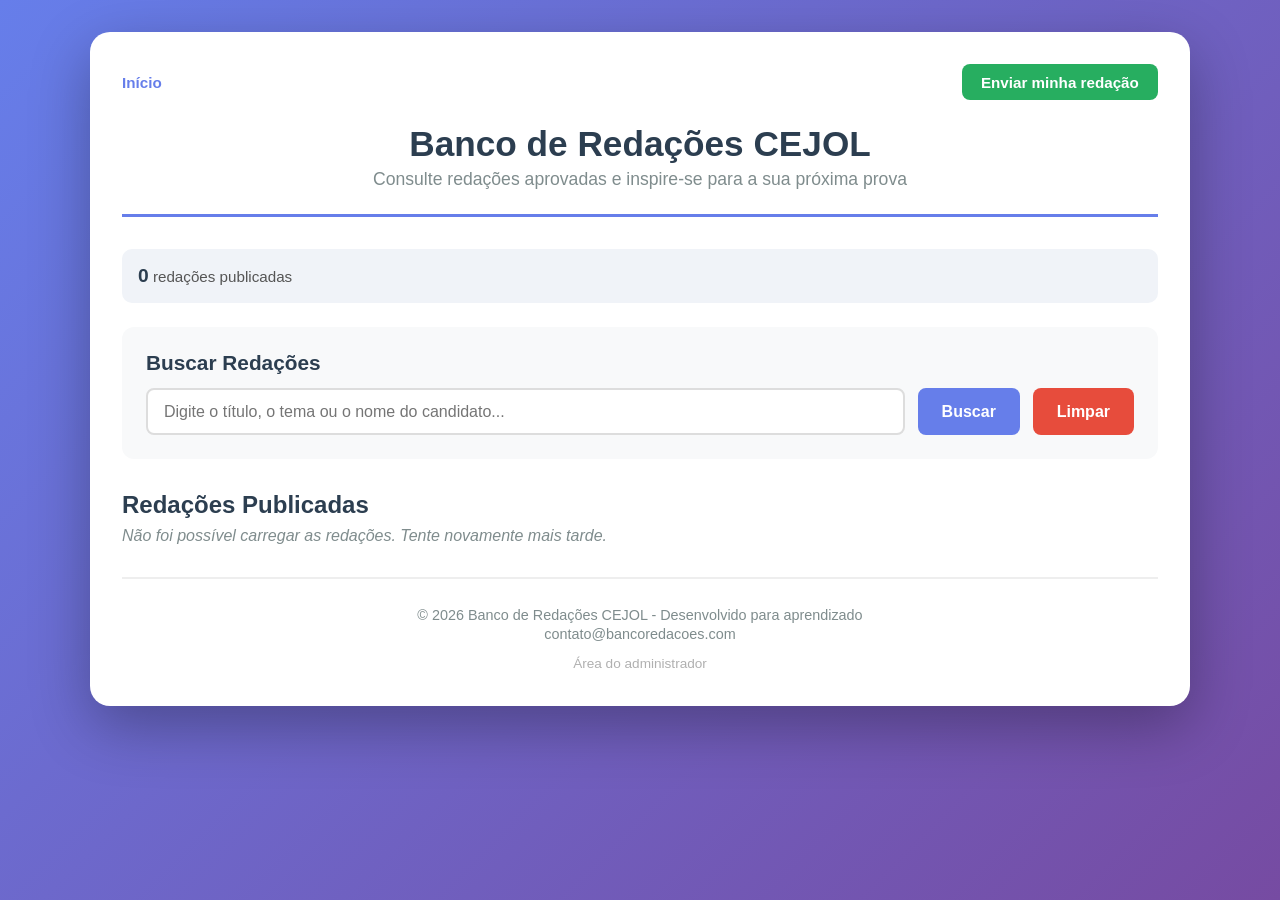
==== index.html @ 033ee98c "Nota da redação, título opcional e anonimato abaixo de 700 - Nota de 0 a 1000 (vazia até a correção)" ====
<!DOCTYPE html>
<html lang="pt-BR">
<head>
    <meta charset="UTF-8">
    <meta name="viewport" content="width=device-width, initial-scale=1.0">
    <title>Banco de Redações CEJOL</title>
    <link rel="stylesheet" href="style.css">
</head>
<body>
    <div class="container">

        <!-- ===== NAVEGAÇÃO ===== -->
        <nav class="topo-nav">
            <a href="index.html">Início</a>
            <a href="enviar.html" class="btn-enviar">Enviar minha redação</a>
        </nav>

        <!-- ===== CABEÇALHO ===== -->
        <header>
            <h1>Banco de Redações CEJOL</h1>
            <p>Consulte redações aprovadas e inspire-se para a sua próxima prova</p>
        </header>

        <!-- ===== ESTATÍSTICAS (preenchida pelo publico.js) ===== -->
        <section id="estatisticas">
            <span><strong id="total-publicadas">2</strong> redações publicadas</span>
        </section>

        <!-- ===== CONTEÚDO PRINCIPAL ===== -->
        <main>

            <!-- Busca -->
            <section id="busca">
                <h2>Buscar Redações</h2>
                <form id="form-busca">
                    <input type="text" id="termo-busca" placeholder="Digite o título, o tema ou o nome do candidato...">
                    <button type="submit">Buscar</button>
                    <button type="button" id="limpar-busca">Limpar</button>
                </form>
            </section>

            <!-- Listagem: cards de EXEMPLO (o publico.js troca pelos dados da API) -->
            <section id="listagem">
                <h2>Redações Publicadas</h2>
                <div id="lista-redacoes">
                    <article class="redacao">
                        <h3>Modelo dissertativo-argumentativo</h3>
                        <p>Tema: Modelo dissertativo-argumentativo</p>
                        <p>Candidato: Anônimo</p>
                        <p>Nota: 640</p>
                        <div class="botoes-redacao">
                            <a href="redacao.html?id=1" class="ler">Ler redação</a>
                        </div>
                    </article>

                    <article class="redacao">
                        <h3>Desafios para democratizar o acesso à leitura no Brasil</h3>
                        <p>Tema: Desafios para democratizar o acesso à leitura no Brasil</p>
                        <p>Candidato: João Souza</p>
                        <p>Nota: 960</p>
                        <div class="botoes-redacao">
                            <a href="redacao.html?id=2" class="ler">Ler redação</a>
                        </div>
                    </article>
                </div>
            </section>

        </main>

        <!-- ===== RODAPÉ ===== -->
        <footer>
            <p>© 2026 Banco de Redações CEJOL - Desenvolvido para aprendizado</p>
            <p>contato@bancoredacoes.com</p>
            <p class="link-admin"><a href="admin.html" class="link-admin-texto">Área do administrador</a></p>
        </footer>

    </div>

    <script src="publico.js"></script>
</body>
</html>
---- style.css ----
/* ==========================================================
   Banco de Redações CEJOL — style.css
   Um único arquivo de estilo para as 5 páginas.
   Cada parte foi acrescentada em uma aula (6 a 11), sempre no fim.
   ========================================================== */

/* ############ Aula 6 ############ */

/* ===== Reset: remove margens e espaçamentos padrão do navegador ===== */
* {
    margin: 0;
    padding: 0;
    box-sizing: border-box;
}

/* ===== Classes utilitárias ===== */
/* Esconde qualquer elemento (usada pelo JavaScript nas próximas aulas) */
.oculto {
    display: none !important;
}

/* Avisos como "Nenhuma redação encontrada" */
.texto-vazio {
    color: #7f8c8d;
    font-style: italic;
}

/* ===== Página e container ===== */
body {
    font-family: 'Segoe UI', Tahoma, Geneva, Verdana, sans-serif;
    background: linear-gradient(135deg, #667eea 0%, #764ba2 100%);
    min-height: 100vh;
    padding: 2rem 1rem;
    display: flex;
    justify-content: center;
    align-items: flex-start;
}

.container {
    max-width: 1100px;
    width: 100%;
    background: #ffffff;
    border-radius: 20px;
    padding: 2rem;
    box-shadow: 0 20px 60px rgba(0, 0, 0, 0.3);
}

/* ===== Cabeçalho ===== */
header {
    text-align: center;
    margin-bottom: 2rem;
    padding-bottom: 1.5rem;
    border-bottom: 3px solid #667eea;
}

header h1 {
    color: #2c3e50;
    font-size: 2.2rem;
    font-weight: 700;
}

header p {
    color: #7f8c8d;
    font-size: 1.1rem;
    margin-top: 0.3rem;
}

/* ===== Barra de navegação ===== */
.topo-nav {
    display: flex;
    justify-content: space-between;
    align-items: center;
    margin-bottom: 1.5rem;
    flex-wrap: wrap;
    gap: 0.8rem;
}

.topo-nav a {
    color: #667eea;
    text-decoration: none;
    font-weight: 600;
    font-size: 0.95rem;
    transition: color 0.2s;
}

.topo-nav a:hover {
    color: #5a67d8;
}

.topo-nav .btn-enviar {
    background: #27ae60;
    color: #fff;
    padding: 0.6rem 1.2rem;
    border-radius: 8px;
    transition: background 0.3s, transform 0.2s;
}

.topo-nav .btn-enviar:hover {
    background: #219150;
    color: #fff;
    transform: scale(1.02);
}

/* ===== Estatísticas ===== */
#estatisticas {
    display: flex;
    gap: 1.5rem;
    flex-wrap: wrap;
    margin: 1rem 0 1.5rem 0;
    padding: 1rem;
    background: #f0f3f8;
    border-radius: 10px;
}

#estatisticas span {
    font-size: 0.95rem;
    color: #555;
}

#estatisticas strong {
    color: #2c3e50;
    font-size: 1.2rem;
}

/* ===== Busca ===== */
#busca {
    margin-bottom: 2rem;
    padding: 1.5rem;
    background: #f8f9fa;
    border-radius: 12px;
}

#busca h2 {
    color: #2c3e50;
    font-size: 1.3rem;
    margin-bottom: 0.8rem;
}

#form-busca {
    display: flex;
    gap: 0.8rem;
    flex-wrap: wrap;
}

#form-busca input {
    flex: 1;
    min-width: 200px;
    padding: 0.8rem 1rem;
    border: 2px solid #ddd;
    border-radius: 8px;
    font-size: 1rem;
    outline: none;
    transition: border-color 0.3s;
}

#form-busca input:focus {
    border-color: #667eea;
}

#form-busca button {
    padding: 0.8rem 1.5rem;
    border: none;
    border-radius: 8px;
    font-size: 1rem;
    font-weight: 600;
    color: #fff;
    cursor: pointer;
    transition: transform 0.2s, background 0.3s;
}

#form-busca button[type="submit"] {
    background: #667eea;
}

#form-busca button[type="submit"]:hover {
    background: #5a67d8;
    transform: scale(1.02);
}

#form-busca #limpar-busca {
    background: #e74c3c;
}

#form-busca #limpar-busca:hover {
    background: #c0392b;
    transform: scale(1.02);
}

/* ===== Listagem e cards ===== */
#listagem {
    margin-bottom: 2rem;
}

#listagem h2 {
    color: #2c3e50;
    font-size: 1.5rem;
    margin-bottom: 0.5rem;
}

#lista-redacoes {
    display: flex;
    flex-direction: column;
    gap: 1rem;
}

.redacao {
    background: #f8f9fa;
    border-radius: 12px;
    padding: 1.2rem 1.5rem;
    border-left: 5px solid #667eea;
    transition: transform 0.2s, box-shadow 0.3s;
}

.redacao:hover {
    transform: translateX(5px);
    box-shadow: 0 4px 15px rgba(0, 0, 0, 0.1);
}

.redacao h3 {
    color: #2c3e50;
    font-size: 1.2rem;
    margin-bottom: 0.3rem;
}

.redacao p {
    color: #555;
    margin: 0.2rem 0;
    font-size: 0.95rem;
}

/* Botões dentro do card */
.botoes-redacao {
    display: flex;
    gap: 0.8rem;
    margin-top: 0.8rem;
    flex-wrap: wrap;
}

.botoes-redacao button,
.botoes-redacao a {
    padding: 0.4rem 1rem;
    border: none;
    border-radius: 6px;
    font-size: 0.85rem;
    color: #fff;
    cursor: pointer;
    text-decoration: none;
    transition: transform 0.2s;
}

.botoes-redacao .ler {
    background: #667eea;
}

/* ===== Rodapé ===== */
footer {
    text-align: center;
    margin-top: 2rem;
    padding-top: 1.5rem;
    border-top: 2px solid #eee;
    color: #7f8c8d;
    font-size: 0.9rem;
}

footer p {
    margin: 0.2rem 0;
}

footer a {
    color: #667eea;
    text-decoration: none;
}

footer a:hover {
    text-decoration: underline;
}

.link-admin {
    margin-top: 0.8rem;
}

.link-admin-texto {
    font-size: 0.85rem;
    color: #b0b0b0;
}

.link-admin-texto:hover {
    color: #7f8c8d;
}

/* ############ Aula 7 ############ */

/* ===== Caixas de formulário (enviar.html e, depois, admin.html) ===== */
.caixa-formulario {
    background: #f8f9fa;
    border-radius: 12px;
    padding: 1.5rem;
    margin-top: 1.5rem;
}

.caixa-formulario h2 {
    color: #2c3e50;
    font-size: 1.3rem;
    margin-bottom: 1rem;
}

/* ===== Orientações (enviar.html) ===== */
#orientacoes {
    margin-top: 2rem;
    padding: 1.5rem;
    background: #f0f3f8;
    border-radius: 12px;
    border-left: 5px solid #667eea;
}

#orientacoes h3 {
    color: #2c3e50;
    margin-bottom: 0.8rem;
    font-size: 1.1rem;
}

#orientacoes ul {
    color: #555;
    line-height: 1.8;
    padding-left: 1.2rem;
}

#orientacoes strong {
    color: #2c3e50;
}

/* ===== Campos de formulário ===== */
.campo {
    margin-bottom: 1rem;
}

.campo label {
    display: block;
    font-weight: 600;
    color: #2c3e50;
    margin-bottom: 0.3rem;
    font-size: 0.95rem;
}

.campo input,
.campo select,
.campo textarea {
    width: 100%;
    padding: 0.8rem 1rem;
    border: 2px solid #ddd;
    border-radius: 8px;
    font-size: 1rem;
    font-family: inherit;
    outline: none;
    transition: border-color 0.3s;
}

.campo textarea {
    min-height: 200px;
    resize: vertical;
    line-height: 1.5;
}

.campo input:focus,
.campo select:focus,
.campo textarea:focus {
    border-color: #667eea;
}

/* ===== Botões das caixas de formulário ===== */
.caixa-formulario button {
    padding: 0.8rem 2rem;
    border: none;
    border-radius: 8px;
    font-size: 1rem;
    font-weight: 600;
    color: #fff;
    cursor: pointer;
    margin: 0.3rem 0.5rem 0.3rem 0;
    transition: background 0.3s, transform 0.2s;
}

/* Ação principal (enviar, salvar): verde */
.caixa-formulario button[type="submit"] {
    background: #27ae60;
}

.caixa-formulario button[type="submit"]:hover {
    background: #219150;
    transform: scale(1.02);
}

/* Ação neutra (limpar): cinza */
.caixa-formulario button[type="reset"] {
    background: #95a5a6;
}

.caixa-formulario button[type="reset"]:hover {
    background: #7f8c8d;
}

/* ===== Mensagens de sucesso e erro ===== */
.mensagem-sucesso {
    background: #d4edda;
    color: #155724;
    padding: 1rem 1.2rem;
    border-radius: 8px;
    border-left: 4px solid #27ae60;
    margin-bottom: 1.5rem;
}

.mensagem-erro {
    background: #f8d7da;
    color: #721c24;
    padding: 1rem 1.2rem;
    border-radius: 8px;
    border-left: 4px solid #e74c3c;
    margin-bottom: 1.5rem;
}

/* ############ Aula 8 ############ */

/* ===== Leitura: a folha de redação (redacao.html e moderar.html) ===== */
.leitura-bloco {
    background: #fffef8;
    border: 1px solid #e4e0d4;
    border-radius: 4px;
    box-shadow: 0 2px 4px rgba(0, 0, 0, 0.06), 0 12px 28px rgba(0, 0, 0, 0.1);
    padding: 1.6rem 2rem 1.2rem;
    margin-bottom: 1.5rem;
}

.leitura-bloco::before {
    content: "FOLHA DE REDAÇÃO";
    display: block;
    font-size: 0.8rem;
    font-weight: 700;
    letter-spacing: 0.12em;
    color: #1f3a93;
    border-bottom: 2px solid #1f3a93;
    padding-bottom: 0.4rem;
    margin-bottom: 1rem;
}

.leitura-bloco h2 {
    font-family: 'Dancing Script', cursive;
    font-size: 2.1rem;
    color: #1e2f6b;
    margin-bottom: 0.6rem;
}

.leitura-bloco .meta {
    color: #7f8c8d;
    font-size: 0.95rem;
    margin-bottom: 0.3rem;
}

.leitura-bloco .meta:first-of-type {
    background: #eef0f3;
    color: #2c3e50;
    font-weight: 600;
    padding: 0.5rem 0.8rem;
    border-radius: 3px;
}

.leitura-texto {
    --linha: 2.2rem;
    --margem: 2.8rem;
    position: relative;
    margin-top: 1.2rem;
    padding: 0 0.4rem var(--linha) calc(var(--margem) + 0.6rem);
    font-family: 'Caveat', cursive;
    font-size: 1.6rem;
    font-weight: 500;
    line-height: var(--linha);
    color: #1e2f6b;
    text-align: justify;
    background-image: linear-gradient(to bottom, transparent calc(var(--linha) - 1px), #c9d6ea calc(var(--linha) - 1px));
    background-size: 100% var(--linha);
}

.leitura-texto p {
    text-indent: 2em;
}

.leitura-texto::before {
    content: "\
01\A 02\A 03\A 04\A 05\A 06\A 07\A 08\A 09\A 10\A \
11\A 12\A 13\A 14\A 15\A 16\A 17\A 18\A 19\A 20\A \
21\A 22\A 23\A 24\A 25\A 26\A 27\A 28\A 29\A 30\A \
31\A 32\A 33\A 34\A 35\A 36\A 37\A 38\A 39\A 40\A \
41\A 42\A 43\A 44\A 45\A 46\A 47\A 48\A 49\A 50\A \
51\A 52\A 53\A 54\A 55\A 56\A 57\A 58\A 59\A 60\A \
61\A 62\A 63\A 64\A 65\A 66\A 67\A 68\A 69\A 70\A \
71\A 72\A 73\A 74\A 75\A 76\A 77\A 78\A 79\A 80\A \
81\A 82\A 83\A 84\A 85\A 86\A 87\A 88\A 89\A 90\A \
91\A 92\A 93\A 94\A 95\A 96\A 97\A 98\A 99";
    position: absolute;
    top: 0;
    bottom: 0;
    left: 0;
    width: var(--margem);
    box-sizing: border-box;
    padding-right: 0.6rem;
    border-right: 1px solid #e8a3a3;
    overflow: hidden;
    white-space: pre;
    text-align: right;
    font-family: 'Courier New', monospace;
    font-size: 0.8rem;
    line-height: var(--linha);
    color: #9aa5b8;
}

/* ===== Comentários ===== */
.comentarios-bloco {
    background: #f0f3f8;
    border-radius: 12px;
    padding: 1.5rem;
    border-left: 5px solid #9b59b6;
}

.comentarios-bloco h3 {
    color: #2c3e50;
    font-size: 1.2rem;
    margin-bottom: 1rem;
}

.comentario {
    background: #fff;
    padding: 1rem 1.2rem;
    border-radius: 8px;
    margin-bottom: 0.8rem;
    border-left: 3px solid #9b59b6;
}

.comentario .autor {
    font-weight: 700;
    color: #9b59b6;
    font-size: 0.95rem;
}

.comentario .data {
    color: #95a5a6;
    font-size: 0.8rem;
    margin-left: 0.5rem;
}

.comentario .texto {
    color: #333;
    margin-top: 0.4rem;
    line-height: 1.6;
}

/* ===== Status das redações ===== */
.status-aprovada {
    color: #27ae60;
    font-weight: 600;
}

.status-aguardando {
    color: #e67e22;
    font-weight: 600;
}

.status-recusada {
    color: #e74c3c;
    font-weight: 600;
}

/* ===== Botões de moderação (moderar.html) ===== */
.botoes-moderacao {
    display: flex;
    gap: 1rem;
    flex-wrap: wrap;
    margin: 1.5rem 0;
    padding: 1.2rem;
    background: #f8f9fa;
    border-radius: 12px;
    border-left: 5px solid #667eea;
}

.botoes-moderacao button {
    flex: 1;
    min-width: 200px;
    padding: 0.9rem 1.8rem;
    border: none;
    border-radius: 8px;
    font-size: 1rem;
    font-weight: 600;
    color: #fff;
    cursor: pointer;
}

.botoes-moderacao .aprovar {
    background: #27ae60;
}

.botoes-moderacao .recusar {
    background: #e74c3c;
}

/* ############ Aula 9 ############ */

/* ===== Painel: redações aguardando decisão ===== */
#moderacao {
    margin-bottom: 2rem;
}

#moderacao h2 {
    color: #2c3e50;
    font-size: 1.5rem;
    margin-bottom: 0.5rem;
}

.texto-ajuda {
    color: #7f8c8d;
    font-size: 0.9rem;
    margin-bottom: 1rem;
}

#lista-moderacao {
    display: flex;
    flex-direction: column;
    gap: 1rem;
}

/* ===== Cores dos botões dos cards (uma por ação) ===== */
.botoes-redacao .editar {
    background: #3498db;
}

.botoes-redacao .comentar {
    background: #9b59b6;
}

.botoes-redacao .excluir {
    background: #e74c3c;
}

.botoes-redacao .aprovar {
    background: #27ae60;
}

.botoes-redacao .recusar {
    background: #e67e22;
}

/* ===== Botão de cancelar (vermelho) ===== */
.caixa-formulario button[type="button"] {
    background: #e74c3c;
}

.caixa-formulario button[type="button"]:hover {
    background: #c0392b;
}

/* ===== Link "Sair" (vermelho) ===== */
.topo-nav .link-sair {
    color: #e74c3c;
}

.topo-nav .link-sair:hover {
    color: #c0392b;
}

/* ############ Aula 10 ############ */

/* ===== Camada de login (cobre a tela inteira) ===== */
#login-overlay {
    position: fixed;
    inset: 0;
    background: rgba(44, 62, 80, 0.95);
    display: flex;
    justify-content: center;
    align-items: center;
    z-index: 999;
    padding: 1rem;
}

/* Caixa branca do login (reaproveitada na janela de comentário) */
.login-box {
    background: #fff;
    border-radius: 16px;
    padding: 2.5rem;
    max-width: 400px;
    width: 100%;
    text-align: center;
    box-shadow: 0 20px 60px rgba(0, 0, 0, 0.4);
}

.login-box h2 {
    color: #2c3e50;
    margin-bottom: 0.5rem;
}

.login-box p {
    color: #7f8c8d;
    margin-bottom: 1.5rem;
    font-size: 0.95rem;
}

.login-box input {
    width: 100%;
    padding: 0.9rem 1rem;
    border: 2px solid #ddd;
    border-radius: 8px;
    font-size: 1rem;
    outline: none;
    margin-bottom: 1rem;
    transition: border-color 0.3s;
}

.login-box input:focus {
    border-color: #667eea;
}

.login-box button {
    width: 100%;
    padding: 0.9rem;
    background: #667eea;
    color: #fff;
    border: none;
    border-radius: 8px;
    font-size: 1rem;
    font-weight: 600;
    cursor: pointer;
}

.login-box button:hover {
    background: #5a67d8;
}

.login-erro {
    color: #e74c3c;
    font-size: 0.9rem;
    margin-top: 0.8rem;
}

.link-voltar-publico {
    color: #667eea;
    font-size: 0.85rem;
}

/* ===== Janela de comentário ===== */
#modal-comentario {
    position: fixed;
    inset: 0;
    display: flex;
    justify-content: center;
    align-items: center;
    background: rgba(44, 62, 80, 0.85);
    z-index: 1000;
    padding: 1rem;
}

#modal-comentario .login-box {
    max-width: 500px;
    text-align: left;
}

/* Botão "Cancelar" da janela: vermelho e logo abaixo do "Salvar" */
.login-box button[type="button"] {
    background: #e74c3c;
    margin-top: 0.5rem;
}

.login-box button[type="button"]:hover {
    background: #c0392b;
}

/* ############ Aula 11 ############ */

/* ===== Responsividade: até 768px (tablets e celulares grandes) ===== */
@media (max-width: 768px) {
    .container {
        padding: 1.5rem;
    }

    header h1 {
        font-size: 1.8rem;
    }
}

@media (max-width: 768px) {
    #form-busca {
        flex-direction: column;
    }

    #form-busca input {
        min-width: unset;
        width: 100%;
    }
}

@media (max-width: 768px) {
    #estatisticas {
        gap: 0.8rem;
        font-size: 0.85rem;
    }

    #estatisticas span {
        display: block;
    }
}

@media (max-width: 768px) {
    .redacao {
        padding: 1rem;
    }

    .leitura-bloco {
        padding: 1.2rem;
    }

    .leitura-bloco h2 {
        font-size: 1.7rem;
    }

    .login-box {
        padding: 2rem 1.5rem;
    }
}

/* ===== Responsividade: até 480px (celulares pequenos) ===== */
@media (max-width: 480px) {
    body {
        padding: 1rem 0.5rem;
    }

    .container {
        padding: 1rem;
        border-radius: 12px;
    }

    header h1 {
        font-size: 1.4rem;
    }

    header p {
        font-size: 0.9rem;
    }
}

@media (max-width: 480px) {
    .topo-nav {
        justify-content: center;
    }
}

@media (max-width: 480px) {
    .botoes-redacao button,
    .botoes-redacao a {
        width: 100%;
        text-align: center;
    }

    .caixa-formulario button {
        width: 100%;
        margin-right: 0;
    }
}

@media (max-width: 480px) {
    .redacao h3 {
        font-size: 1rem;
    }

    .leitura-texto {
        --linha: 1.9rem;
        --margem: 2rem;
        font-size: 1.35rem;
        text-align: left;
    }

    .leitura-texto::before {
        font-size: 0.7rem;
    }
}

/* ===== Acessibilidade: foco visível para quem usa o teclado ===== */
a:focus-visible,
button:focus-visible,
select:focus-visible {
    outline: 3px solid #f39c12;
    outline-offset: 2px;
}
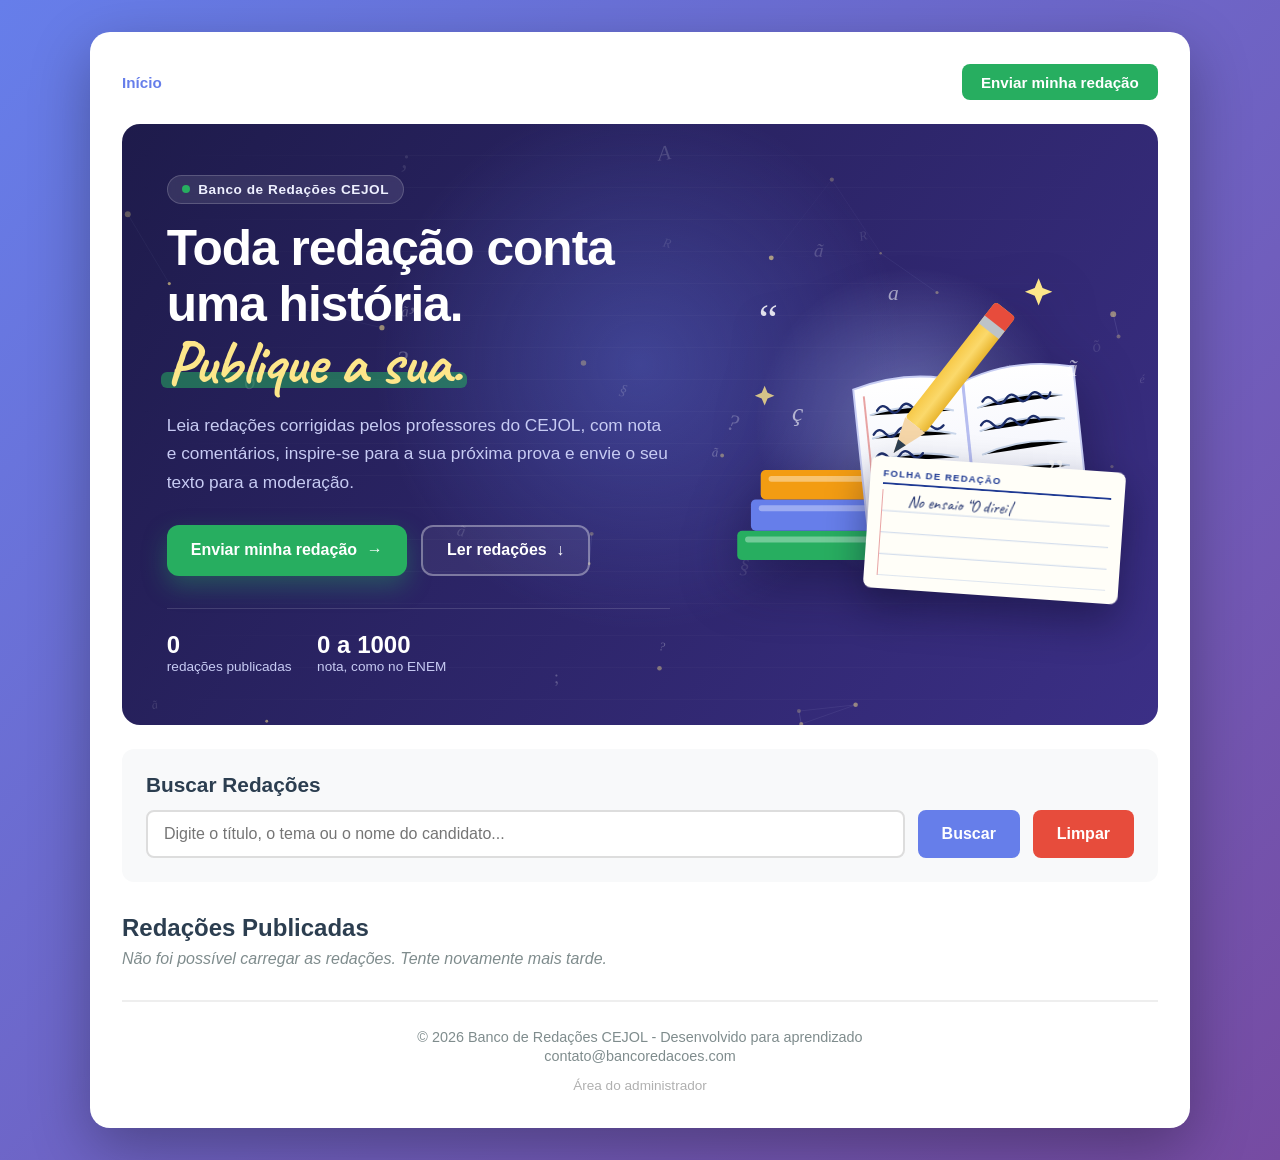
==== commit cd7314ca: "Experimento: Hero Section na página inicial Página inicial com uma Hero Section no lugar do cabeçalh" ====
--- a/index.html
+++ b/index.html
@@ -5,6 +5,11 @@
     <meta name="viewport" content="width=device-width, initial-scale=1.0">
     <title>Banco de Redações CEJOL</title>
     <link rel="stylesheet" href="style.css">
+    <!-- EXPERIMENTO: Hero Section (só nesta página) -->
+    <link rel="preconnect" href="https://fonts.googleapis.com">
+    <link rel="preconnect" href="https://fonts.gstatic.com" crossorigin>
+    <link rel="stylesheet" href="https://fonts.googleapis.com/css2?family=Caveat:wght@500;700&display=swap">
+    <link rel="stylesheet" href="hero.css">
 </head>
 <body>
     <div class="container">
@@ -15,11 +20,38 @@
             <a href="enviar.html" class="btn-enviar">Enviar minha redação</a>
         </nav>
 
-        <!-- ===== CABEÇALHO ===== -->
-        <header>
-            <h1>Banco de Redações CEJOL</h1>
-            <p>Consulte redações aprovadas e inspire-se para a sua próxima prova</p>
-        </header>
+        <!-- ===== HERO (EXPERIMENTO: substitui o cabeçalho; estilo no hero.css, efeitos no hero.js) ===== -->
+        <section class="hero" aria-labelledby="hero-titulo">
+            <canvas class="hero-fundo" aria-hidden="true"></canvas>
+
+            <div class="hero-conteudo">
+                <p class="hero-selo hero-entrada">Banco de Redações CEJOL</p>
+                <h1 id="hero-titulo" class="hero-titulo hero-entrada hero-atraso-1">
+                    Toda redação conta uma história. <span class="hero-destaque">Publique a sua.</span>
+                </h1>
+                <p class="hero-texto hero-entrada hero-atraso-2">
+                    Leia redações corrigidas pelos professores do CEJOL, com nota e comentários,
+                    inspire-se para a sua próxima prova e envie o seu texto para a moderação.
+                </p>
+                <div class="hero-acoes hero-entrada hero-atraso-3">
+                    <a href="enviar.html" class="hero-cta hero-cta-principal">Enviar minha redação <span class="hero-seta" aria-hidden="true">→</span></a>
+                    <a href="#listagem" class="hero-cta hero-cta-secundario">Ler redações <span class="hero-seta" aria-hidden="true">↓</span></a>
+                </div>
+                <ul class="hero-numeros hero-entrada hero-atraso-4">
+                    <li><strong data-hero-total>2</strong> redações publicadas</li>
+                    <li><strong>0 a 1000</strong> nota, como no ENEM</li>
+                </ul>
+            </div>
+
+            <div class="hero-visual hero-entrada hero-atraso-2">
+                <img class="hero-imagem" src="img/hero-escrita.svg" alt="Ilustração de livros, um caderno aberto e um lápis escrevendo" width="420" height="380">
+                <div class="hero-folha" aria-hidden="true">
+                    <p class="hero-folha-topo">FOLHA DE REDAÇÃO</p>
+                    <p class="hero-folha-texto">No ensaio “O direito à literatura”, Antonio Candido defende o acesso à leitura como parte da formação humana.</p>
+                    <p class="hero-carimbo"><span>Nota</span><strong>960</strong></p>
+                </div>
+            </div>
+        </section>
 
         <!-- ===== ESTATÍSTICAS (preenchida pelo publico.js) ===== -->
         <section id="estatisticas">
@@ -45,9 +77,9 @@
                 <div id="lista-redacoes">
                     <article class="redacao">
                         <h3>Modelo dissertativo-argumentativo</h3>
-                        <p>Tema: Modelo dissertativo-argumentativo</p>
+                        <p>Título: Modelo dissertativo-argumentativo</p>
                         <p>Candidato: Anônimo</p>
-                        <p>Nota: 640</p>
+                        <p>Nota: <span class="nota nota-alta">640</span></p>
                         <div class="botoes-redacao">
                             <a href="redacao.html?id=1" class="ler">Ler redação</a>
                         </div>
@@ -55,9 +87,9 @@
 
                     <article class="redacao">
                         <h3>Desafios para democratizar o acesso à leitura no Brasil</h3>
-                        <p>Tema: Desafios para democratizar o acesso à leitura no Brasil</p>
+                        <p>Título: Desafios para democratizar o acesso à leitura no Brasil</p>
                         <p>Candidato: João Souza</p>
-                        <p>Nota: 960</p>
+                        <p>Nota: <span class="nota nota-alta">960</span></p>
                         <div class="botoes-redacao">
                             <a href="redacao.html?id=2" class="ler">Ler redação</a>
                         </div>
@@ -77,5 +109,6 @@
     </div>
 
     <script src="publico.js"></script>
+    <script src="hero.js"></script>
 </body>
 </html>
--- a/style.css
+++ b/style.css
@@ -226,6 +226,26 @@
     color: #555;
     margin: 0.2rem 0;
     font-size: 0.95rem;
+}
+
+/* Nota em destaque: verde a partir de 600, vermelha abaixo; cinza enquanto não há nota */
+.nota {
+    font-size: 1.35rem;
+    font-weight: 700;
+}
+
+.nota-alta {
+    color: #27ae60;
+}
+
+.nota-baixa {
+    color: #e74c3c;
+}
+
+.nota-pendente {
+    font-size: 1rem;
+    font-weight: 600;
+    color: #7f8c8d;
 }
 
 /* Botões dentro do card */
@@ -547,6 +567,7 @@
 }
 
 .comentario .texto {
+    white-space: pre-line;
     color: #333;
     margin-top: 0.4rem;
     line-height: 1.6;
--- a/hero.css
+++ b/hero.css
@@ -0,0 +1,473 @@
+/* ==========================================================
+   Banco de Redações CEJOL — hero.css  (EXPERIMENTO)
+   Hero Section da página inicial. Carregado só pelo index.html,
+   depois do style.css: as outras páginas não mudam.
+   Para desfazer o experimento: voltar para a branch main.
+   ========================================================== */
+
+/* ===== Cores do experimento (as mesmas do projeto, mais escuras no fundo) ===== */
+.hero {
+    --hero-fundo-1: #1e1b4b;      /* azul-noite */
+    --hero-fundo-2: #3b2f86;      /* o roxo do projeto, escurecido */
+    --hero-fundo-3: #5b3a8e;
+    --hero-azul: #667eea;         /* a cor principal do projeto */
+    --hero-verde: #27ae60;        /* a cor do botão "Enviar minha redação" */
+    --hero-verde-escuro: #219150;
+    --hero-texto: #eef0ff;
+    --hero-texto-suave: #c7cbf3;
+    --hero-tinta: #1e2f6b;        /* a tinta azul da folha de redação */
+    --mx: 50%;                    /* posição do mouse (o hero.js atualiza) */
+    --my: 40%;
+}
+
+/* ===== A seção ===== */
+.hero {
+    position: relative;
+    overflow: hidden;
+    isolation: isolate;
+    margin-bottom: 1.5rem;
+    border-radius: 18px;
+    padding: 3.2rem 2.8rem;
+    color: var(--hero-texto);
+    background:
+        radial-gradient(circle at var(--mx) var(--my), rgba(102, 126, 234, 0.35), transparent 42%),
+        linear-gradient(125deg, var(--hero-fundo-1), var(--hero-fundo-2), var(--hero-fundo-3), var(--hero-fundo-1));
+    background-size: 100% 100%, 300% 300%;
+    animation: hero-gradiente 22s ease-in-out infinite;
+    display: grid;
+    grid-template-columns: 1.1fr 0.9fr;
+    align-items: center;
+    gap: 2rem;
+    min-height: 460px;
+}
+
+@keyframes hero-gradiente {
+    0%, 100% { background-position: 0 0, 0% 50%; }
+    50%      { background-position: 0 0, 100% 50%; }
+}
+
+/* O canvas das partículas ocupa a seção inteira, atrás do conteúdo */
+.hero-fundo {
+    position: absolute;
+    inset: 0;
+    width: 100%;
+    height: 100%;
+    z-index: -1;
+    pointer-events: none;
+}
+
+/* Uma faixa de "pautas" bem leve, lembrando a folha de redação */
+.hero::before {
+    content: "";
+    position: absolute;
+    inset: 0;
+    z-index: -1;
+    background-image: linear-gradient(to bottom, transparent 31px, rgba(255, 255, 255, 0.05) 32px);
+    background-size: 100% 32px;
+    mask-image: linear-gradient(to right, transparent, #000 30%, #000 70%, transparent);
+    pointer-events: none;
+}
+
+/* ===== Textos ===== */
+.hero-conteudo {
+    position: relative;
+    z-index: 1;
+}
+
+.hero-selo {
+    display: inline-flex;
+    align-items: center;
+    gap: 0.5rem;
+    padding: 0.35rem 0.9rem;
+    border-radius: 999px;
+    background: rgba(255, 255, 255, 0.1);
+    border: 1px solid rgba(255, 255, 255, 0.18);
+    font-size: 0.85rem;
+    font-weight: 600;
+    letter-spacing: 0.04em;
+    color: var(--hero-texto);
+    backdrop-filter: blur(4px);
+}
+
+.hero-selo::before {
+    content: "";
+    width: 8px;
+    height: 8px;
+    border-radius: 50%;
+    background: var(--hero-verde);
+    box-shadow: 0 0 0 0 rgba(39, 174, 96, 0.6);
+    animation: hero-pulso 2.4s ease-out infinite;
+}
+
+@keyframes hero-pulso {
+    0%   { box-shadow: 0 0 0 0 rgba(39, 174, 96, 0.6); }
+    80%  { box-shadow: 0 0 0 10px rgba(39, 174, 96, 0); }
+    100% { box-shadow: 0 0 0 0 rgba(39, 174, 96, 0); }
+}
+
+.hero-titulo {
+    margin: 1.1rem 0 1rem;
+    font-size: clamp(2rem, 4.2vw, 3.1rem);
+    line-height: 1.12;
+    font-weight: 800;
+    letter-spacing: -0.02em;
+    color: #ffffff;
+}
+
+/* A palavra em destaque: letra escrita à mão, com um "grifo" que se desenha */
+.hero-destaque {
+    position: relative;
+    display: inline-block;
+    font-family: 'Caveat', cursive;
+    font-weight: 700;
+    font-size: 1.25em;
+    line-height: 1;
+    color: #fde68a;
+    white-space: nowrap;
+}
+
+.hero-destaque::after {
+    content: "";
+    position: absolute;
+    left: -2%;
+    right: -2%;
+    bottom: 0.1em;
+    height: 0.26em;
+    z-index: -1;
+    border-radius: 6px;
+    background: rgba(39, 174, 96, 0.55);
+    transform: scaleX(0);
+    transform-origin: left;
+    animation: hero-grifo 0.9s 0.9s cubic-bezier(0.65, 0, 0.35, 1) forwards;
+}
+
+@keyframes hero-grifo {
+    to { transform: scaleX(1); }
+}
+
+.hero-texto {
+    max-width: 34rem;
+    font-size: 1.08rem;
+    line-height: 1.65;
+    color: var(--hero-texto-suave);
+}
+
+/* ===== Chamadas para ação ===== */
+.hero-acoes {
+    display: flex;
+    flex-wrap: wrap;
+    gap: 0.9rem;
+    margin-top: 1.8rem;
+}
+
+.hero-cta {
+    display: inline-flex;
+    align-items: center;
+    gap: 0.6rem;
+    padding: 0.9rem 1.5rem;
+    border-radius: 12px;
+    font-size: 1rem;
+    font-weight: 700;
+    text-decoration: none;
+    transition: transform 0.25s ease, box-shadow 0.25s ease, background 0.25s ease;
+}
+
+.hero-cta .hero-seta {
+    display: inline-block;
+    transition: transform 0.25s ease;
+}
+
+.hero-cta:hover {
+    transform: translateY(-2px);
+}
+
+.hero-cta:hover .hero-seta {
+    transform: translateX(4px);
+}
+
+.hero-cta-principal {
+    background: var(--hero-verde);
+    color: #ffffff;
+    box-shadow: 0 10px 24px rgba(39, 174, 96, 0.35);
+}
+
+.hero-cta-principal:hover {
+    background: var(--hero-verde-escuro);
+    box-shadow: 0 14px 30px rgba(39, 174, 96, 0.45);
+}
+
+.hero-cta-secundario {
+    color: #ffffff;
+    border: 2px solid rgba(255, 255, 255, 0.35);
+    background: rgba(255, 255, 255, 0.06);
+}
+
+.hero-cta-secundario:hover {
+    border-color: #ffffff;
+    background: rgba(255, 255, 255, 0.14);
+}
+
+.hero-cta:focus-visible {
+    outline: 3px solid #fde68a;
+    outline-offset: 3px;
+}
+
+/* ===== Números ===== */
+.hero-numeros {
+    display: flex;
+    flex-wrap: wrap;
+    gap: 1.6rem;
+    margin-top: 2rem;
+    padding-top: 1.4rem;
+    border-top: 1px solid rgba(255, 255, 255, 0.14);
+    list-style: none;
+}
+
+.hero-numeros li {
+    font-size: 0.85rem;
+    color: var(--hero-texto-suave);
+}
+
+.hero-numeros strong {
+    display: block;
+    font-size: 1.5rem;
+    color: #ffffff;
+    font-variant-numeric: tabular-nums;
+}
+
+/* A faixa original "N redações publicadas" continua na página (o publico.js escreve nela
+   e a Hero copia o número), mas só para leitores de tela: na tela, o número já está na Hero. */
+.hero + #estatisticas {
+    position: absolute;
+    width: 1px;
+    height: 1px;
+    margin: -1px;
+    padding: 0;
+    overflow: hidden;
+    clip: rect(0 0 0 0);
+    white-space: nowrap;
+    border: 0;
+}
+
+/* ===== Imagem e folha de redação ===== */
+.hero-visual {
+    position: relative;
+    z-index: 1;
+    justify-self: center;
+    width: 100%;
+    max-width: 420px;
+    aspect-ratio: 420 / 380;
+    perspective: 900px;
+}
+
+.hero-imagem {
+    position: absolute;
+    inset: 0;
+    width: 100%;
+    height: 100%;
+    filter: drop-shadow(0 18px 30px rgba(10, 8, 40, 0.45));
+    animation: hero-flutuar 7s ease-in-out infinite;
+}
+
+@keyframes hero-flutuar {
+    0%, 100% { transform: translateY(0); }
+    50%      { transform: translateY(-10px); }
+}
+
+/* A mini folha de redação, por cima da ilustração (o hero.js "escreve" o texto) */
+.hero-folha {
+    position: absolute;
+    right: -2%;
+    bottom: 4%;
+    width: 62%;
+    padding: 0.7rem 0.8rem 0.8rem;
+    border-radius: 8px;
+    background: #fffef8;
+    color: var(--hero-tinta);
+    box-shadow: 0 18px 40px rgba(10, 8, 40, 0.45);
+    transform: rotate(4deg) rotateX(var(--rx, 0deg)) rotateY(var(--ry, 0deg));
+    transform-style: preserve-3d;
+    transition: transform 0.3s ease-out;
+}
+
+.hero-folha-topo {
+    font-size: 0.6rem;
+    font-weight: 700;
+    letter-spacing: 0.12em;
+    color: #1f3a93;
+    padding-bottom: 0.25rem;
+    border-bottom: 2px solid #1f3a93;
+    margin-bottom: 0.3rem;
+}
+
+.hero-folha-texto {
+    --linha: 1.35rem;
+    min-height: calc(var(--linha) * 4);
+    font-family: 'Caveat', cursive;
+    font-size: 1.05rem;
+    line-height: var(--linha);
+    background-image: linear-gradient(to bottom, transparent calc(var(--linha) - 1px), #c9d6ea calc(var(--linha) - 1px));
+    background-size: 100% var(--linha);
+    border-left: 1px solid #e8a3a3;
+    padding-left: 0.5rem;
+    text-indent: 1em;
+}
+
+/* o cursor piscando enquanto o texto é escrito */
+.hero-folha-texto.escrevendo::after {
+    content: "|";
+    margin-left: 1px;
+    animation: hero-cursor 0.9s steps(1) infinite;
+}
+
+@keyframes hero-cursor {
+    50% { opacity: 0; }
+}
+
+/* o carimbo da nota */
+.hero-carimbo {
+    position: absolute;
+    top: -1.1rem;
+    right: -0.9rem;
+    display: grid;
+    place-items: center;
+    width: 4.2rem;
+    height: 4.2rem;
+    border-radius: 50%;
+    background: var(--hero-verde);
+    color: #ffffff;
+    box-shadow: 0 8px 18px rgba(39, 174, 96, 0.45);
+    text-align: center;
+    line-height: 1;
+    transform: rotate(-12deg);
+}
+
+.hero-carimbo span {
+    display: block;
+    font-size: 0.55rem;
+    font-weight: 700;
+    letter-spacing: 0.08em;
+    text-transform: uppercase;
+}
+
+.hero-carimbo strong {
+    font-size: 1.25rem;
+}
+
+/* o carimbo "bate" quando o hero.js termina de escrever */
+.hero-carimbo.carimbar {
+    animation: hero-carimbar 0.5s cubic-bezier(0.34, 1.56, 0.64, 1) both;
+}
+
+@keyframes hero-carimbar {
+    0%   { transform: rotate(-12deg) scale(2.2); opacity: 0; }
+    100% { transform: rotate(-12deg) scale(1); opacity: 1; }
+}
+
+/* ===== Entrada dos elementos (só CSS: sem JavaScript, tudo aparece igual) ===== */
+.hero-entrada {
+    animation: hero-entrar 0.8s cubic-bezier(0.22, 1, 0.36, 1) both;
+    animation-delay: var(--atraso, 0s);
+}
+
+@keyframes hero-entrar {
+    from { opacity: 0; transform: translateY(18px); }
+    to   { opacity: 1; transform: translateY(0); }
+}
+
+.hero-atraso-1 { --atraso: 0.12s; }
+.hero-atraso-2 { --atraso: 0.24s; }
+.hero-atraso-3 { --atraso: 0.36s; }
+.hero-atraso-4 { --atraso: 0.48s; }
+
+.hero-visual.hero-entrada {
+    animation-name: hero-entrar-visual;
+}
+
+@keyframes hero-entrar-visual {
+    from { opacity: 0; transform: translateY(24px) scale(0.96); }
+    to   { opacity: 1; transform: translateY(0) scale(1); }
+}
+
+/* ===== Celular e tablet ===== */
+@media (max-width: 860px) {
+    .hero {
+        grid-template-columns: 1fr;
+        padding: 2.4rem 1.6rem;
+        text-align: center;
+        min-height: 0;
+    }
+
+    .hero-texto {
+        margin: 0 auto;
+    }
+
+    .hero-acoes,
+    .hero-numeros {
+        justify-content: center;
+    }
+
+    .hero-visual {
+        max-width: 340px;
+    }
+}
+
+@media (max-width: 480px) {
+    .hero {
+        padding: 2rem 1.1rem;
+        border-radius: 14px;
+    }
+
+    .hero-cta {
+        width: 100%;
+        justify-content: center;
+    }
+
+    .hero-numeros {
+        display: grid;
+        grid-template-columns: 1fr 1fr;
+        gap: 1rem;
+    }
+
+    .hero-folha {
+        width: 70%;
+        right: 0;
+    }
+
+    .hero-carimbo {
+        width: 3.4rem;
+        height: 3.4rem;
+        top: -1.6rem;
+        right: -0.6rem;
+    }
+
+    .hero-carimbo strong {
+        font-size: 1rem;
+    }
+}
+
+/* ===== Menos movimento: quem pede, recebe tudo parado ===== */
+@media (prefers-reduced-motion: reduce) {
+    .hero,
+    .hero-imagem,
+    .hero-selo::before,
+    .hero-entrada,
+    .hero-carimbo.carimbar {
+        animation: none;
+    }
+
+    .hero-destaque::after {
+        animation: none;
+        transform: scaleX(1);
+    }
+
+    .hero-cta,
+    .hero-cta .hero-seta,
+    .hero-folha {
+        transition: none;
+    }
+
+    .hero-folha-texto.escrevendo::after {
+        content: none;
+    }
+}
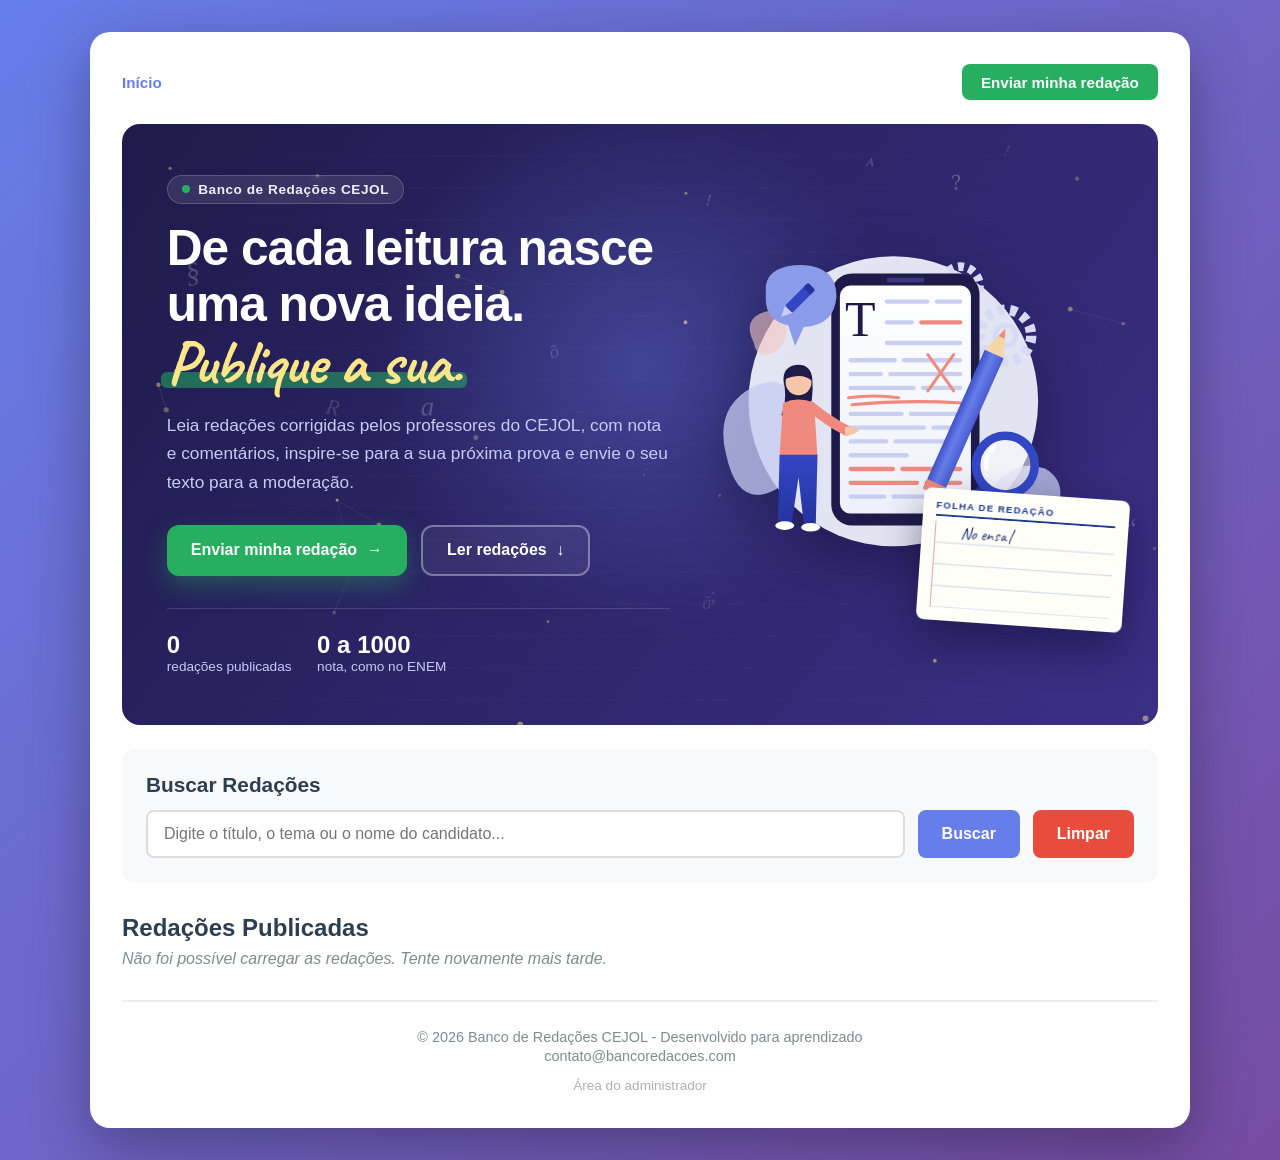
==== commit db3ba7ba: "Experimento: novo título da Hero "De cada leitura nasce uma nova ideia." no lugar de "Toda redação c" ====
--- a/index.html
+++ b/index.html
@@ -27,7 +27,7 @@
             <div class="hero-conteudo">
                 <p class="hero-selo hero-entrada">Banco de Redações CEJOL</p>
                 <h1 id="hero-titulo" class="hero-titulo hero-entrada hero-atraso-1">
-                    Toda redação conta uma história. <span class="hero-destaque">Publique a sua.</span>
+                    De cada leitura nasce uma nova ideia. <span class="hero-destaque">Publique a sua.</span>
                 </h1>
                 <p class="hero-texto hero-entrada hero-atraso-2">
                     Leia redações corrigidas pelos professores do CEJOL, com nota e comentários,
--- a/hero.css
+++ b/hero.css
@@ -262,9 +262,10 @@
 
 .hero-imagem {
     position: absolute;
-    inset: 0;
-    width: 100%;
-    height: 100%;
+    top: 0;
+    left: 0;
+    width: 88%;
+    height: 88%;
     filter: drop-shadow(0 18px 30px rgba(10, 8, 40, 0.45));
     animation: hero-flutuar 7s ease-in-out infinite;
 }
@@ -277,9 +278,9 @@
 /* A mini folha de redação, por cima da ilustração (o hero.js "escreve" o texto) */
 .hero-folha {
     position: absolute;
-    right: -2%;
-    bottom: 4%;
-    width: 62%;
+    right: -3%;
+    bottom: -4%;
+    width: 50%;
     padding: 0.7rem 0.8rem 0.8rem;
     border-radius: 8px;
     background: #fffef8;
@@ -429,9 +430,20 @@
         gap: 1rem;
     }
 
+    .hero-visual {
+        margin-bottom: 1.6rem;
+    }
+
     .hero-folha {
-        width: 70%;
-        right: 0;
+        width: 66%;
+        right: -2%;
+        bottom: -14%;
+        padding: 0.5rem 0.6rem 0.6rem;
+    }
+
+    .hero-folha-texto {
+        --linha: 1.15rem;
+        font-size: 0.92rem;
     }
 
     .hero-carimbo {
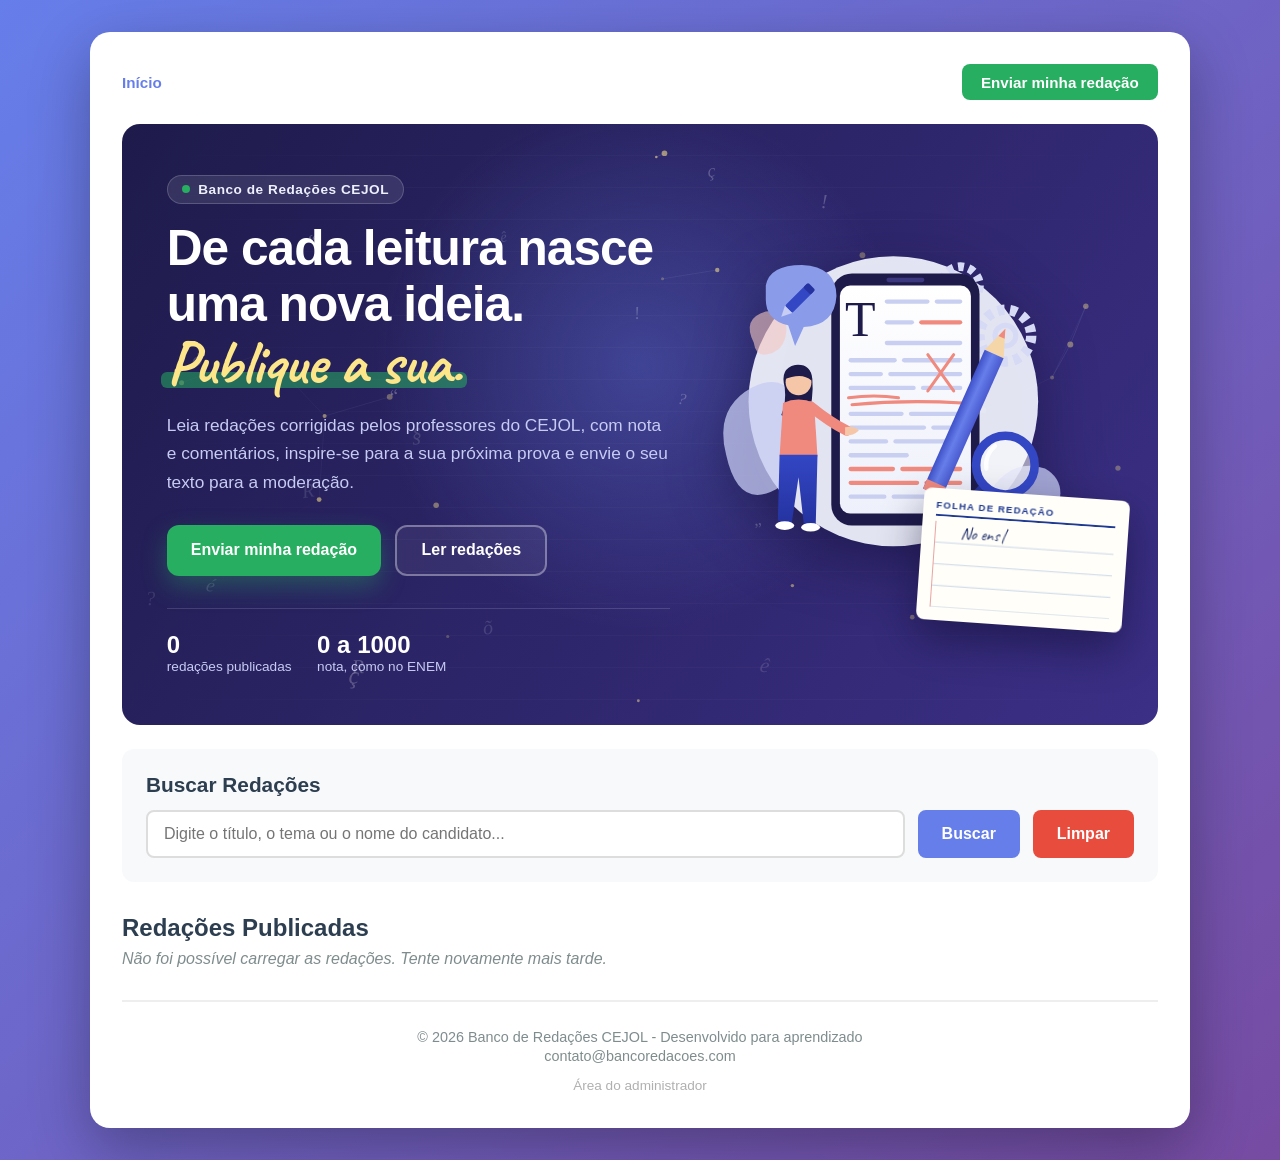
==== commit 22bb996e: "Hero: botões sem as setas "Enviar minha redação" e "Ler redações" ficam só com o texto; saem os span" ====
--- a/index.html
+++ b/index.html
@@ -34,8 +34,8 @@
                     inspire-se para a sua próxima prova e envie o seu texto para a moderação.
                 </p>
                 <div class="hero-acoes hero-entrada hero-atraso-3">
-                    <a href="enviar.html" class="hero-cta hero-cta-principal">Enviar minha redação <span class="hero-seta" aria-hidden="true">→</span></a>
-                    <a href="#listagem" class="hero-cta hero-cta-secundario">Ler redações <span class="hero-seta" aria-hidden="true">↓</span></a>
+                    <a href="enviar.html" class="hero-cta hero-cta-principal">Enviar minha redação</a>
+                    <a href="#listagem" class="hero-cta hero-cta-secundario">Ler redações</a>
                 </div>
                 <ul class="hero-numeros hero-entrada hero-atraso-4">
                     <li><strong data-hero-total>2</strong> redações publicadas</li>
--- a/hero.css
+++ b/hero.css
@@ -172,17 +172,8 @@
     transition: transform 0.25s ease, box-shadow 0.25s ease, background 0.25s ease;
 }
 
-.hero-cta .hero-seta {
-    display: inline-block;
-    transition: transform 0.25s ease;
-}
-
 .hero-cta:hover {
     transform: translateY(-2px);
-}
-
-.hero-cta:hover .hero-seta {
-    transform: translateX(4px);
 }
 
 .hero-cta-principal {
@@ -474,7 +465,6 @@
     }
 
     .hero-cta,
-    .hero-cta .hero-seta,
     .hero-folha {
         transition: none;
     }
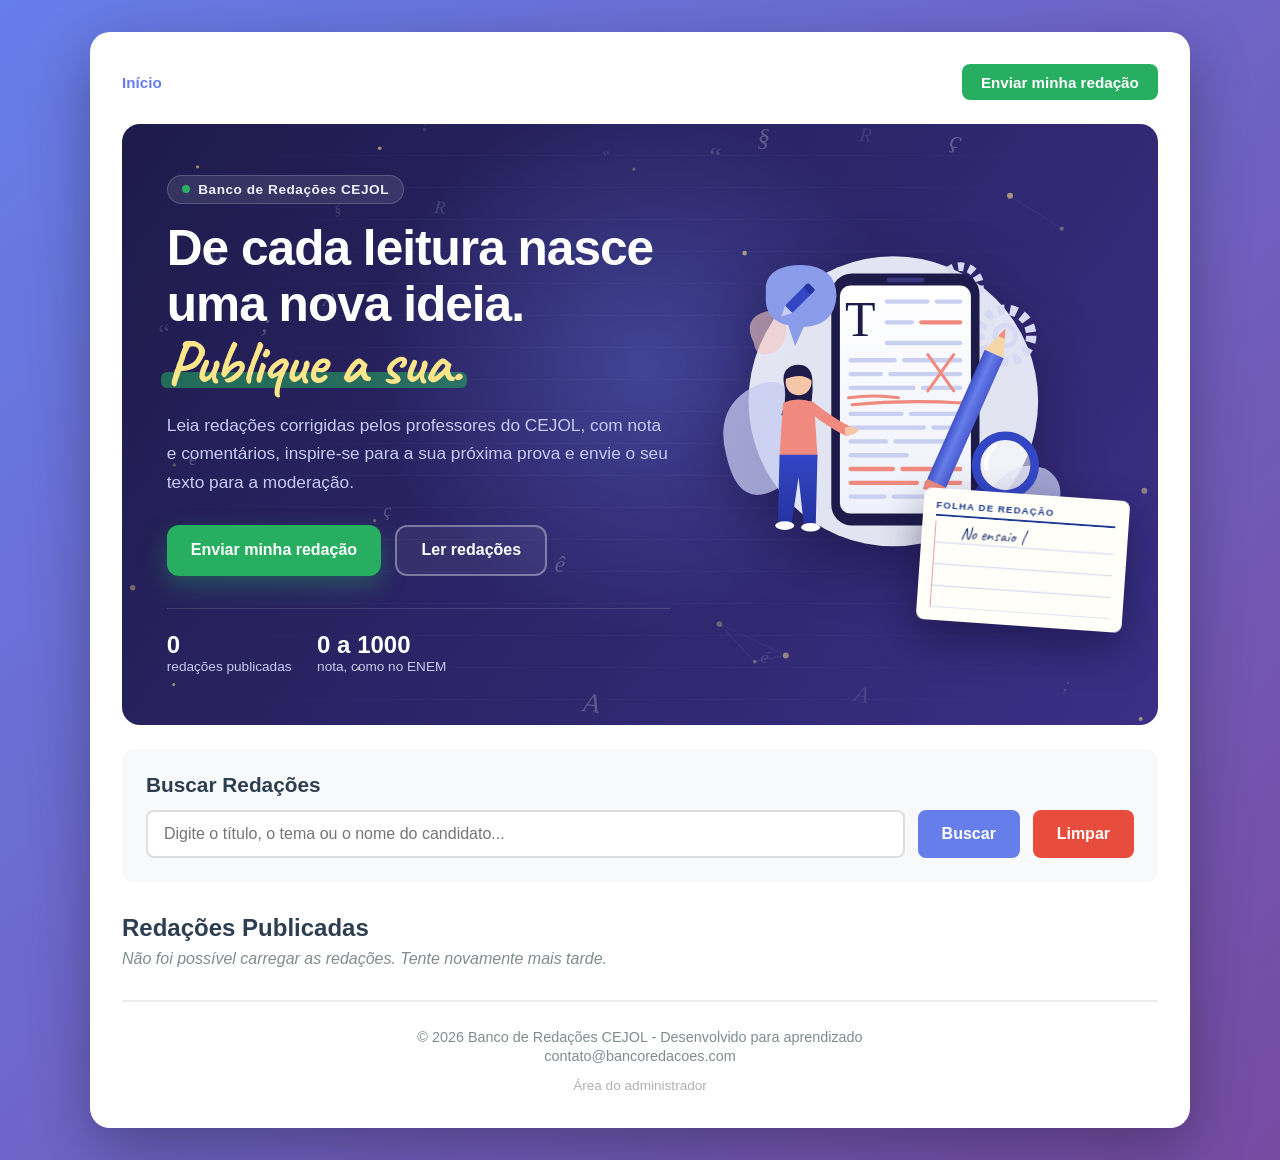
==== commit e8f9a27c: "Hero: comentários sem "experimento", igual à Aula 21 Os cabeçalhos do hero.css e do hero.js e os com" ====
--- a/index.html
+++ b/index.html
@@ -5,7 +5,7 @@
     <meta name="viewport" content="width=device-width, initial-scale=1.0">
     <title>Banco de Redações CEJOL</title>
     <link rel="stylesheet" href="style.css">
-    <!-- EXPERIMENTO: Hero Section (só nesta página) -->
+    <!-- Hero Section (Aula 21): a fonte manuscrita e o estilo, só nesta página -->
     <link rel="preconnect" href="https://fonts.googleapis.com">
     <link rel="preconnect" href="https://fonts.gstatic.com" crossorigin>
     <link rel="stylesheet" href="https://fonts.googleapis.com/css2?family=Caveat:wght@500;700&display=swap">
@@ -20,7 +20,7 @@
             <a href="enviar.html" class="btn-enviar">Enviar minha redação</a>
         </nav>
 
-        <!-- ===== HERO (EXPERIMENTO: substitui o cabeçalho; estilo no hero.css, efeitos no hero.js) ===== -->
+        <!-- ===== HERO: a seção de destaque (estilo no hero.css, efeitos no hero.js) ===== -->
         <section class="hero" aria-labelledby="hero-titulo">
             <canvas class="hero-fundo" aria-hidden="true"></canvas>
 
--- a/hero.css
+++ b/hero.css
@@ -1,11 +1,10 @@
 /* ==========================================================
-   Banco de Redações CEJOL — hero.css  (EXPERIMENTO)
-   Hero Section da página inicial. Carregado só pelo index.html,
-   depois do style.css: as outras páginas não mudam.
-   Para desfazer o experimento: voltar para a branch main.
+   Banco de Redações CEJOL — hero.css
+   A Hero Section da página inicial (Aula 21). Carregado só pelo
+   index.html, depois do style.css: as outras páginas não mudam.
    ========================================================== */
 
-/* ===== Cores do experimento (as mesmas do projeto, mais escuras no fundo) ===== */
+/* ===== Cores da Hero (as mesmas do projeto, mais escuras no fundo) ===== */
 .hero {
     --hero-fundo-1: #1e1b4b;      /* azul-noite */
     --hero-fundo-2: #3b2f86;      /* o roxo do projeto, escurecido */
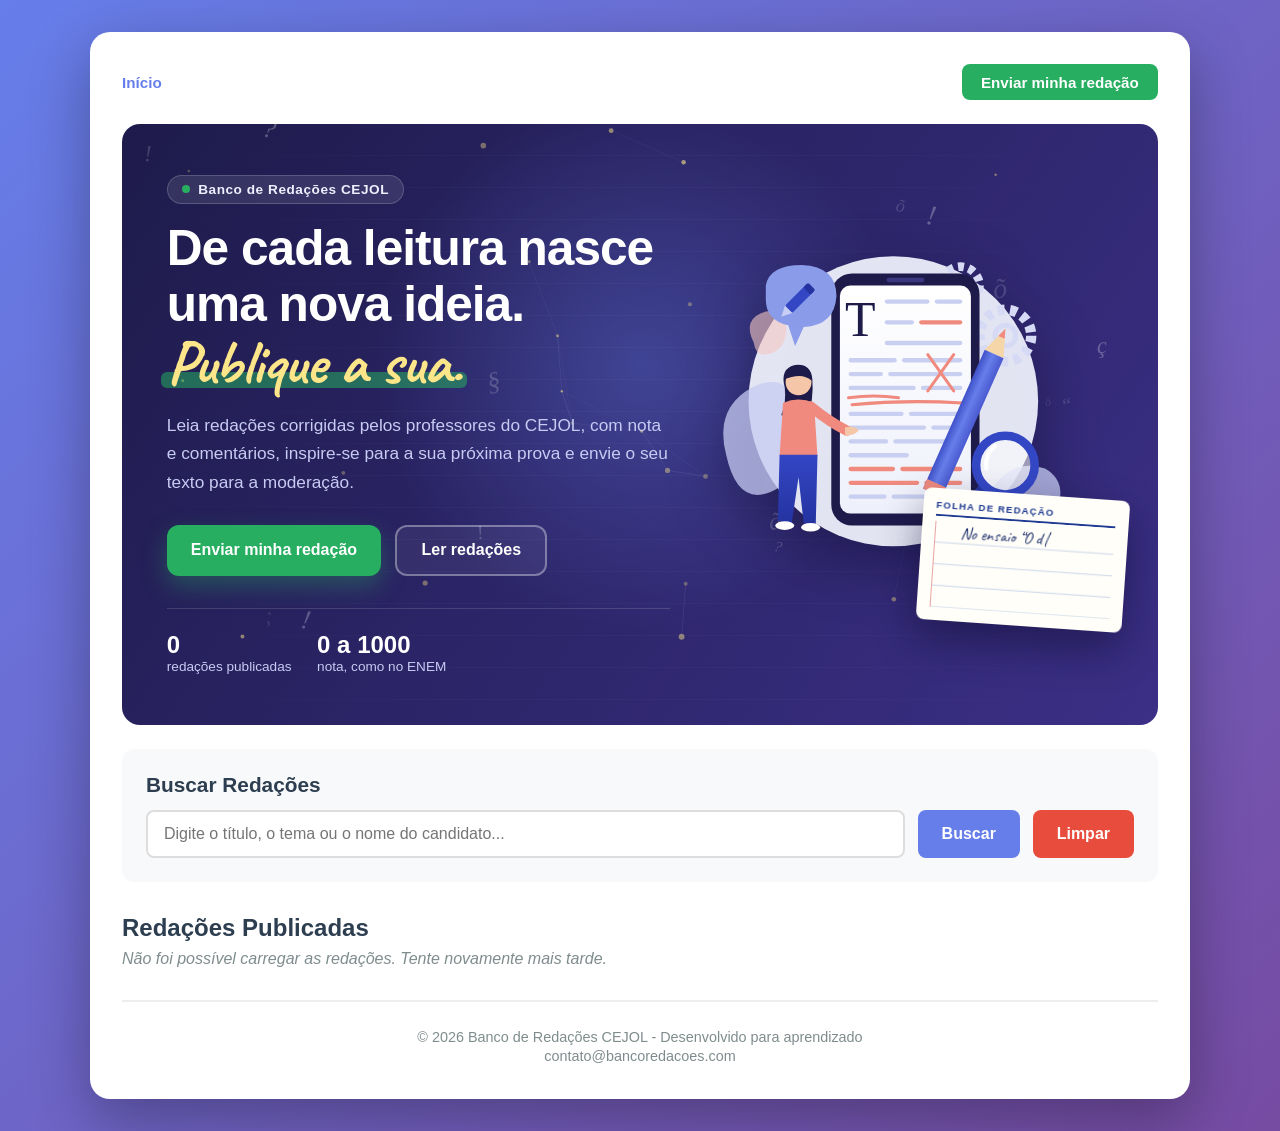
==== commit 7f73270a: "Rodapé sem o link "Área do administrador" O painel continua no ar, mas sem link nas páginas públicas" ====
--- a/index.html
+++ b/index.html
@@ -103,7 +103,6 @@
         <footer>
             <p>© 2026 Banco de Redações CEJOL - Desenvolvido para aprendizado</p>
             <p>contato@bancoredacoes.com</p>
-            <p class="link-admin"><a href="admin.html" class="link-admin-texto">Área do administrador</a></p>
         </footer>
 
     </div>
--- a/style.css
+++ b/style.css
@@ -293,19 +293,6 @@
 
 footer a:hover {
     text-decoration: underline;
-}
-
-.link-admin {
-    margin-top: 0.8rem;
-}
-
-.link-admin-texto {
-    font-size: 0.85rem;
-    color: #b0b0b0;
-}
-
-.link-admin-texto:hover {
-    color: #7f8c8d;
 }
 
 /* ############ Aula 7 ############ */
